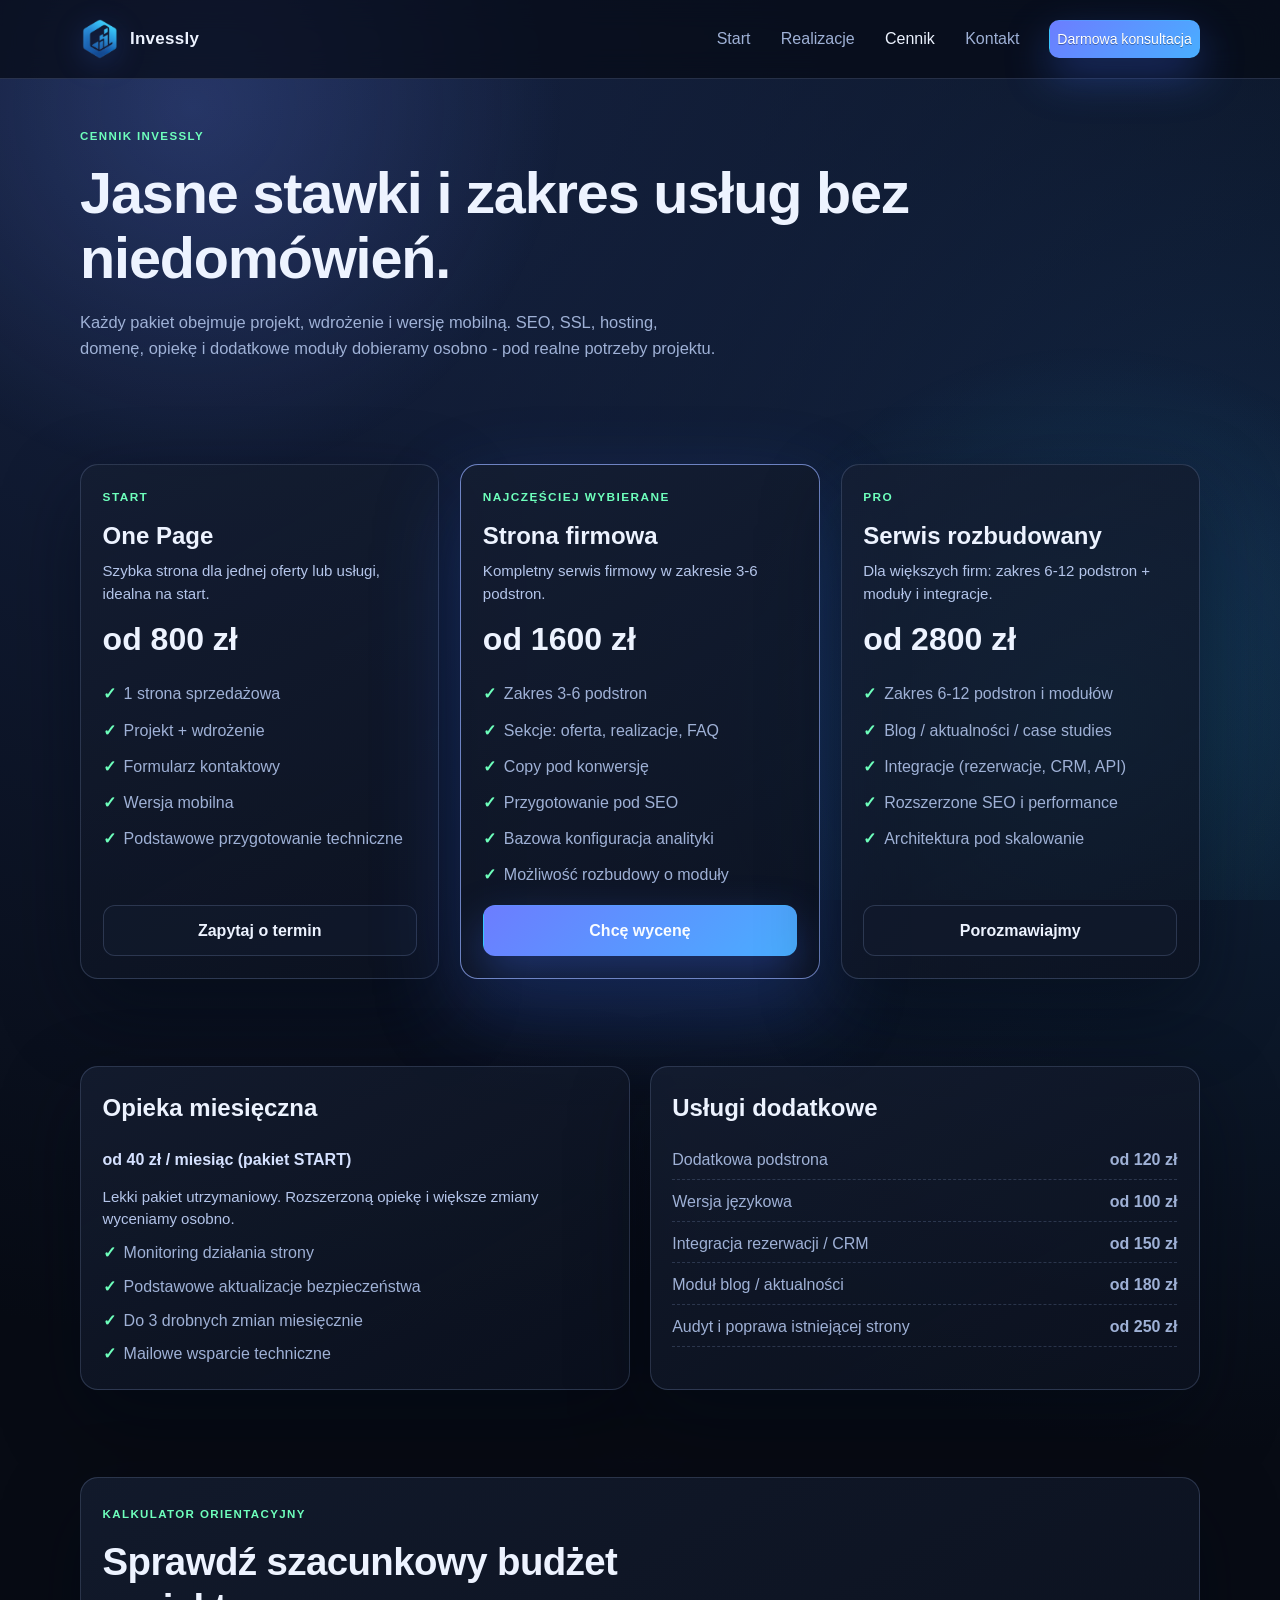
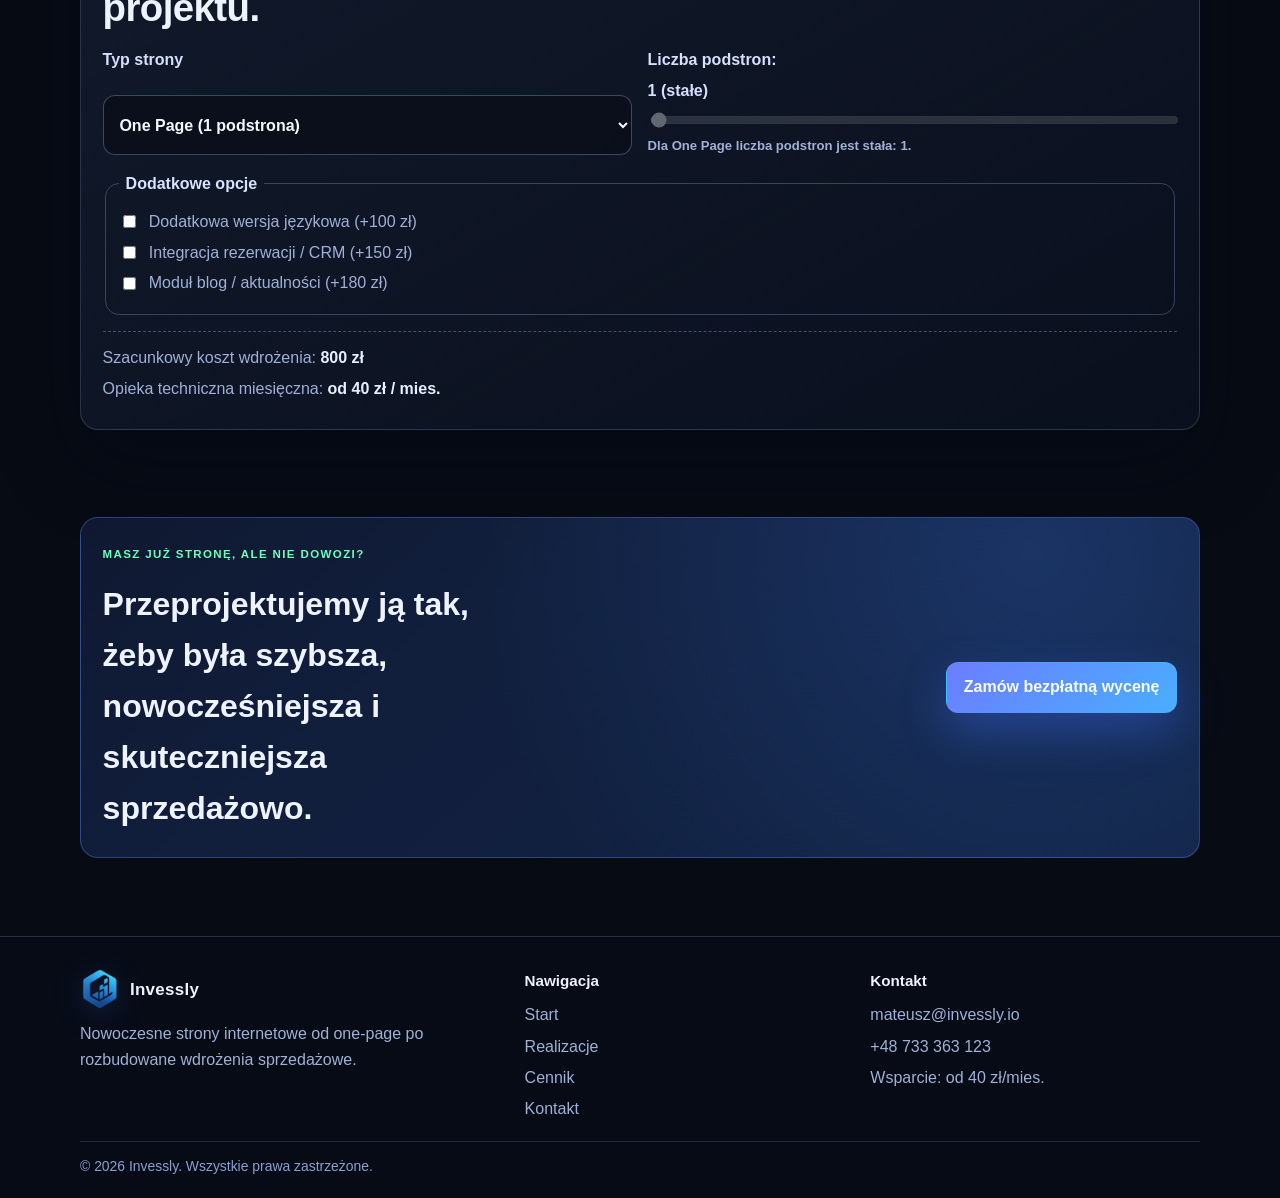
==== cennik.html @ b018b6e8 "Add files via upload" ====
<!doctype html>
<html lang="pl">
<head>
  <meta charset="utf-8">
  <meta name="viewport" content="width=device-width, initial-scale=1">
  <meta name="description" content="Cennik Invessly: strony internetowe od 800 zł, wsparcie od 40 zł/mies. Pakiety od one-page po rozbudowane serwisy.">
  <title>Cennik | Invessly</title>
  <link rel="stylesheet" href="assets/css/styles.css">
  <script src="assets/js/main.js" defer></script>
</head>
<body data-page="cennik">
  <div class="bg-glow" aria-hidden="true"></div>

  <header class="site-header">
    <div class="container header-inner">
      <a class="brand" href="index.html" aria-label="Invessly - strona główna">
        <img class="brand-logo" src="assets/images/invessly-logo.png" alt="Invessly logo">
        <span class="brand-text">Invessly</span>
      </a>

      <button class="menu-toggle" type="button" aria-expanded="false" aria-controls="main-nav">
        <span></span><span></span><span></span>
      </button>

      <nav id="main-nav" class="main-nav">
        <a href="index.html" data-nav>Start</a>
        <a href="realizacje.html" data-nav>Realizacje</a>
        <a href="cennik.html" data-nav>Cennik</a>
        <a href="kontakt.html" data-nav>Kontakt</a>
        <a class="btn btn-sm btn-primary nav-cta" href="kontakt.html">Darmowa konsultacja</a>
      </nav>
    </div>
  </header>

  <main>
    <section class="page-hero section-space">
      <div class="container" data-reveal>
        <p class="eyebrow">Cennik Invessly</p>
        <h1>Jasne stawki i zakres usług bez niedomówień.</h1>
        <p class="lead">
          Każdy pakiet obejmuje projekt, wdrożenie i wersję mobilną.
          SEO, SSL, hosting, domenę, opiekę i dodatkowe moduły dobieramy osobno - pod realne potrzeby projektu.
        </p>
      </div>
    </section>

    <section class="section-space">
      <div class="container cards-3 pricing-cards">
        <article class="card pricing-card" data-reveal>
          <p class="price-badge">START</p>
          <h2>One Page</h2>
          <p class="plan-desc">Szybka strona dla jednej oferty lub usługi, idealna na start.</p>
          <p class="price">od 800 zł</p>
          <ul class="check-list">
            <li>1 strona sprzedażowa</li>
            <li>Projekt + wdrożenie</li>
            <li>Formularz kontaktowy</li>
            <li>Wersja mobilna</li>
            <li>Podstawowe przygotowanie techniczne</li>
          </ul>
          <a class="btn btn-ghost btn-full" href="kontakt.html">Zapytaj o termin</a>
        </article>

        <article class="card pricing-card featured" data-reveal>
          <p class="price-badge">NAJCZĘŚCIEJ WYBIERANE</p>
          <h2>Strona firmowa</h2>
          <p class="plan-desc">Kompletny serwis firmowy w zakresie 3-6 podstron.</p>
          <p class="price">od 1600 zł</p>
          <ul class="check-list">
            <li>Zakres 3-6 podstron</li>
            <li>Sekcje: oferta, realizacje, FAQ</li>
            <li>Copy pod konwersję</li>
            <li>Przygotowanie pod SEO</li>
            <li>Bazowa konfiguracja analityki</li>
            <li>Możliwość rozbudowy o moduły</li>
          </ul>
          <a class="btn btn-primary btn-full" href="kontakt.html">Chcę wycenę</a>
        </article>

        <article class="card pricing-card" data-reveal>
          <p class="price-badge">PRO</p>
          <h2>Serwis rozbudowany</h2>
          <p class="plan-desc">Dla większych firm: zakres 6-12 podstron + moduły i integracje.</p>
          <p class="price">od 2800 zł</p>
          <ul class="check-list">
            <li>Zakres 6-12 podstron i modułów</li>
            <li>Blog / aktualności / case studies</li>
            <li>Integracje (rezerwacje, CRM, API)</li>
            <li>Rozszerzone SEO i performance</li>
            <li>Architektura pod skalowanie</li>
          </ul>
          <a class="btn btn-ghost btn-full" href="kontakt.html">Porozmawiajmy</a>
        </article>
      </div>
    </section>

    <section class="section-space">
      <div class="container two-col">
        <article class="card card-soft" data-reveal>
          <h2>Opieka miesięczna</h2>
          <p class="price-inline"><strong>od 40 zł / miesiąc (pakiet START)</strong></p>
          <p class="plan-desc">Lekki pakiet utrzymaniowy. Rozszerzoną opiekę i większe zmiany wyceniamy osobno.</p>
          <ul class="check-list">
            <li>Monitoring działania strony</li>
            <li>Podstawowe aktualizacje bezpieczeństwa</li>
            <li>Do 3 drobnych zmian miesięcznie</li>
            <li>Mailowe wsparcie techniczne</li>
          </ul>
        </article>

        <article class="card card-soft" data-reveal>
          <h2>Usługi dodatkowe</h2>
          <ul class="list-plain">
            <li><span>Dodatkowa podstrona</span><strong>od 120 zł</strong></li>
            <li><span>Wersja językowa</span><strong>od 100 zł</strong></li>
            <li><span>Integracja rezerwacji / CRM</span><strong>od 150 zł</strong></li>
            <li><span>Moduł blog / aktualności</span><strong>od 180 zł</strong></li>
            <li><span>Audyt i poprawa istniejącej strony</span><strong>od 250 zł</strong></li>
          </ul>
        </article>
      </div>
    </section>

    <section class="section-space">
      <div class="container">
        <article class="card card-soft estimator" data-reveal>
          <div class="section-head">
            <p class="eyebrow">Kalkulator orientacyjny</p>
            <h2>Sprawdź szacunkowy budżet projektu.</h2>
          </div>

          <form id="pricing-calculator">
            <div class="form-grid">
              <label>
                Typ strony
                <select name="siteType" id="siteType">
                  <option value="800" data-plan="onepage">One Page (1 podstrona)</option>
                  <option value="1600" data-plan="firmowa">Strona firmowa (3-6 podstron)</option>
                  <option value="2800" data-plan="rozbudowany">Serwis rozbudowany (6-12 podstron)</option>
                </select>
              </label>

              <label id="pagesField" class="pages-field">
                Liczba podstron: <span id="pagesValue">1</span>
                <input type="range" id="pagesRange" min="1" max="12" value="1" step="1">
                <small id="pagesHint" class="field-hint">Dla One Page liczba podstron jest stała: 1.</small>
              </label>
            </div>

            <fieldset>
              <legend>Dodatkowe opcje</legend>
              <label class="option-line"><input type="checkbox" data-extra-cost="100"> Dodatkowa wersja językowa (+100 zł)</label>
              <label class="option-line"><input type="checkbox" data-extra-cost="150"> Integracja rezerwacji / CRM (+150 zł)</label>
              <label class="option-line"><input type="checkbox" data-extra-cost="180"> Moduł blog / aktualności (+180 zł)</label>
            </fieldset>

            <div class="estimate-output">
              <p>Szacunkowy koszt wdrożenia: <strong id="estimateSetup">0 zł</strong></p>
              <p>Opieka techniczna miesięczna: <strong id="estimateMonthly">od 40 zł / mies.</strong></p>
            </div>
          </form>
        </article>
      </div>
    </section>

    <section class="cta-strip section-space">
      <div class="container cta-strip-inner" data-reveal>
        <div>
          <p class="eyebrow">Masz już stronę, ale nie dowozi?</p>
          <h2>Przeprojektujemy ją tak, żeby była szybsza, nowocześniejsza i skuteczniejsza sprzedażowo.</h2>
        </div>
        <a class="btn btn-primary" href="kontakt.html">Zamów bezpłatną wycenę</a>
      </div>
    </section>
  </main>

  <footer class="site-footer">
    <div class="container footer-grid">
      <div>
        <a class="brand brand-footer" href="index.html">
          <img class="brand-logo" src="assets/images/invessly-logo.png" alt="Invessly logo">
          <span class="brand-text">Invessly</span>
        </a>
        <p>Nowoczesne strony internetowe od one-page po rozbudowane wdrożenia sprzedażowe.</p>
      </div>
      <div>
        <h3>Nawigacja</h3>
        <ul>
          <li><a href="index.html">Start</a></li>
          <li><a href="realizacje.html">Realizacje</a></li>
          <li><a href="cennik.html">Cennik</a></li>
          <li><a href="kontakt.html">Kontakt</a></li>
        </ul>
      </div>
      <div>
        <h3>Kontakt</h3>
        <ul>
          <li><a href="mailto:mateusz@invessly.io">mateusz@invessly.io</a></li>
          <li><a href="tel:+48733363123">+48 733 363 123</a></li>
          <li>Wsparcie: od 40 zł/mies.</li>
        </ul>
      </div>
    </div>
    <div class="container footer-bottom">
      <p>&copy; <span data-year></span> Invessly. Wszystkie prawa zastrzeżone.</p>
    </div>
  </footer>
</body>
</html>
---- assets/css/styles.css ----
:root {
  --bg: #070b14;
  --bg-soft: #0e1424;
  --surface: rgba(14, 20, 36, 0.76);
  --surface-strong: #111a2d;
  --text: #edf3ff;
  --text-soft: #9fb1d6;
  --line: rgba(145, 169, 220, 0.22);
  --primary: #6c7dff;
  --primary-2: #31d0ff;
  --ok: #6effbc;
  --shadow: 0 30px 80px rgba(2, 8, 20, 0.45);
  --radius: 18px;
}

*,
*::before,
*::after {
  box-sizing: border-box;
}

html {
  scroll-behavior: smooth;
}

body {
  margin: 0;
  color: var(--text);
  background: radial-gradient(circle at 20% 0%, #162445 0%, transparent 45%),
              radial-gradient(circle at 95% 20%, #10243f 0%, transparent 35%),
              var(--bg);
  font-family: "Inter", "Segoe UI", "Roboto", "Helvetica Neue", Arial, sans-serif;
  line-height: 1.6;
}

.bg-glow {
  position: fixed;
  inset: 0;
  pointer-events: none;
  background:
    radial-gradient(620px circle at 15% 12%, rgba(110, 136, 255, 0.2), transparent 60%),
    radial-gradient(580px circle at 85% 80%, rgba(49, 208, 255, 0.14), transparent 65%);
  z-index: -1;
}

a {
  color: inherit;
  text-decoration: none;
}

p,
ul,
ol,
h1,
h2,
h3 {
  margin-top: 0;
}

ul {
  margin-bottom: 0;
  padding-left: 1.2rem;
}

.container {
  width: min(1120px, 92vw);
  margin: 0 auto;
}

.section-space {
  padding: 2.7rem 0;
}

.site-header {
  position: sticky;
  top: 0;
  z-index: 60;
  backdrop-filter: blur(14px);
  background: rgba(6, 11, 22, 0.72);
  border-bottom: 1px solid var(--line);
}

.header-inner {
  min-height: 78px;
  display: flex;
  align-items: center;
  justify-content: space-between;
  gap: 1.5rem;
}

.brand {
  display: inline-flex;
  align-items: center;
  gap: 0.62rem;
  font-weight: 700;
  letter-spacing: 0.02em;
}

.brand-logo {
  width: 40px;
  height: 40px;
  border-radius: 0;
  object-fit: contain;
  object-position: center center;
  display: block;
  background: transparent;
  box-shadow: none;
  filter: drop-shadow(0 6px 14px rgba(69, 117, 255, 0.28));
}

.brand-mark {
  display: inline-grid;
  place-items: center;
  width: 38px;
  height: 38px;
  border-radius: 10px;
  font-size: 0.75rem;
  color: #fff;
  background: linear-gradient(135deg, var(--primary) 0%, var(--primary-2) 100%);
  box-shadow: 0 10px 24px rgba(69, 117, 255, 0.35);
}

.brand-text {
  font-size: 1.06rem;
}

.main-nav {
  display: flex;
  align-items: center;
  gap: 1rem;
}

.main-nav > a {
  color: var(--text-soft);
  font-weight: 500;
  padding: 0.32rem 0.45rem;
  transition: 0.2s ease;
}

.main-nav > a:hover,
.main-nav > a.is-active {
  color: var(--text);
}

.nav-cta {
  margin-left: 0.4rem;
  color: #fff !important;
  font-weight: 800;
  -webkit-text-fill-color: #fff;
}

.main-nav > a.btn-primary,
.main-nav > a.btn-primary:hover,
.main-nav > a.btn-primary.is-active {
  color: #fff;
  text-shadow: 0 1px 0 rgba(3, 9, 18, 0.35);
}

.menu-toggle {
  display: none;
  width: 46px;
  height: 42px;
  border: 1px solid var(--line);
  border-radius: 12px;
  background: rgba(19, 27, 45, 0.7);
  padding: 0.4rem;
  cursor: pointer;
}

.menu-toggle span {
  display: block;
  height: 2px;
  border-radius: 2px;
  background: var(--text);
  margin: 6px 4px;
}

.eyebrow {
  margin-bottom: 0.95rem;
  display: inline-flex;
  gap: 0.45rem;
  align-items: center;
  color: var(--ok);
  text-transform: uppercase;
  letter-spacing: 0.12em;
  font-size: 0.72rem;
  font-weight: 700;
}

.hero h1,
.page-hero h1 {
  margin-bottom: 1.1rem;
  font-size: clamp(2rem, 4.6vw, 3.6rem);
  line-height: 1.13;
  letter-spacing: -0.02em;
}

.lead {
  color: var(--text-soft);
  max-width: 70ch;
  font-size: 1.03rem;
}

.hero-grid {
  display: grid;
  grid-template-columns: 1.22fr 0.92fr;
  align-items: start;
  gap: 1.6rem;
}

.hero.section-space {
  padding-top: clamp(5.2rem, 12vh, 8rem);
  padding-bottom: clamp(5.2rem, 13vh, 8.4rem);
}

.hero-stack {
  display: grid;
  gap: 1.1rem;
  min-height: clamp(520px, 72vh, 720px);
  align-content: center;
}

.hero-copy-centered {
  max-width: 980px;
  margin: 0 auto;
  text-align: center;
}

.hero-copy-centered .eyebrow {
  justify-content: center;
}

.hero-copy-centered .lead {
  margin: 0 auto;
}

.hero-copy-centered .hero-actions {
  justify-content: center;
}

.hero-copy-centered .hero-trust {
  justify-items: center;
  text-align: center;
}

.hero-panel {
  max-width: 980px;
  margin: 0 auto;
  width: 100%;
}

.card-flat {
  padding: 1.1rem 1.25rem;
}

.hero-panel.card-flat .check-list {
  grid-template-columns: repeat(2, minmax(0, 1fr));
  column-gap: 1rem;
  row-gap: 0.5rem;
}

.hero-panel.card-flat .text-link {
  margin-top: 0.9rem;
}

.hero-actions {
  margin-top: 1.7rem;
  display: flex;
  flex-wrap: wrap;
  gap: 0.8rem;
}

.hero-actions-secondary {
  margin-top: 0.75rem;
}

.hero-trust {
  margin: 1.45rem 0 0;
  list-style: none;
  padding: 0;
  display: grid;
  gap: 0.32rem;
  color: var(--text-soft);
}

.hero-trust li::before {
  content: "•";
  color: var(--ok);
  margin-right: 0.45rem;
}

.card {
  position: relative;
  overflow: hidden;
  background: linear-gradient(150deg, rgba(21, 30, 50, 0.78), rgba(12, 18, 32, 0.74));
  border: 1px solid var(--line);
  border-radius: var(--radius);
  padding: 1.4rem 1.35rem;
  box-shadow: var(--shadow);
  transform: translateZ(0);
  transition: transform 0.5s cubic-bezier(0.22, 1, 0.36, 1), border-color 0.45s ease, box-shadow 0.5s ease;
}

.card::before {
  content: "";
  position: absolute;
  inset: -1px;
  border-radius: inherit;
  border: 1px solid rgba(156, 178, 230, 0.12);
  pointer-events: none;
  transition: border-color 0.4s ease;
}

.card::after {
  content: "";
  position: absolute;
  inset: -120%;
  background:
    radial-gradient(circle at var(--mx, 50%) var(--my, 50%), rgba(113, 154, 255, 0.22) 0%, transparent 34%),
    linear-gradient(120deg, transparent 32%, rgba(120, 162, 255, 0.22) 48%, transparent 64%);
  opacity: 0;
  pointer-events: none;
  transition: opacity 0.45s ease, transform 0.6s ease;
  transform: translate3d(-14%, -8%, 0);
}

.card:hover {
  transform: translateY(-9px) scale(1.012);
  border-color: rgba(156, 181, 243, 0.42);
  box-shadow: 0 40px 92px rgba(4, 13, 35, 0.62);
}

.card:hover::before {
  border-color: rgba(156, 181, 243, 0.38);
}

.card:hover::after {
  opacity: 1;
  transform: translate3d(0, 0, 0);
}

.card > * {
  position: relative;
  z-index: 1;
}

.card-soft {
  transition: transform 0.26s ease, border-color 0.24s ease, box-shadow 0.26s ease;
}

.card-soft::after {
  opacity: 0;
  transform: none;
  transition: none;
}

.card-soft:hover::after {
  opacity: 0;
  transform: none;
}

.card-soft:hover {
  transform: translateY(-3px);
  border-color: rgba(156, 181, 243, 0.26);
  box-shadow: 0 16px 34px rgba(4, 13, 35, 0.42);
}

.hero-panel h2 {
  font-size: 1.18rem;
}

.check-list {
  list-style: none;
  padding: 0;
  display: grid;
  gap: 0.52rem;
}

.check-list li {
  color: var(--text-soft);
}

.check-list li::before {
  content: "✓";
  color: var(--ok);
  margin-right: 0.5rem;
  font-weight: 700;
}

.text-link {
  display: inline-flex;
  margin-top: 1.1rem;
  color: #b4c4ff;
  font-weight: 600;
}

.text-link:hover {
  color: #d1dbff;
}

.btn {
  display: inline-flex;
  justify-content: center;
  align-items: center;
  min-height: 44px;
  border-radius: 12px;
  padding: 0.72rem 1.06rem;
  font-weight: 700;
  transition: transform 0.2s ease, box-shadow 0.2s ease, border-color 0.2s ease;
}

.btn:hover {
  transform: translateY(-1px);
}

.btn-primary {
  color: #f9fcff;
  border: 1px solid transparent;
  background: linear-gradient(135deg, var(--primary), var(--primary-2));
  background-size: 170% 170%;
  box-shadow: 0 18px 44px rgba(62, 111, 252, 0.35);
  animation: ctaGradientShift 6s ease infinite;
}

.btn-primary:hover {
  box-shadow: 0 24px 52px rgba(62, 111, 252, 0.42);
}

.btn-ghost {
  border: 1px solid var(--line);
  background: rgba(18, 27, 45, 0.7);
  color: var(--text);
}

.btn-ghost:hover {
  border-color: rgba(176, 196, 240, 0.6);
}

.btn-sm {
  min-height: 38px;
  padding: 0.5rem 0.75rem;
  border-radius: 10px;
  font-size: 0.88rem;
}

.btn-full {
  width: 100%;
}

.section-head {
  margin-bottom: 1.5rem;
  max-width: 74ch;
}

.section-head h2 {
  margin-bottom: 0;
  font-size: clamp(1.6rem, 3.2vw, 2.4rem);
  line-height: 1.2;
  letter-spacing: -0.015em;
}

.stats-grid,
.cards-3 {
  display: grid;
  grid-template-columns: repeat(3, minmax(0, 1fr));
  gap: 1.15rem;
}

.stat-card h3 {
  margin-bottom: 0.42rem;
  font-size: 1.08rem;
}

.stat-card p {
  color: var(--text-soft);
  margin: 0;
}

.stat-value {
  font-size: 1.94rem;
  font-weight: 800;
  color: #d6e1ff;
  margin-bottom: 0.4rem;
}

.sources {
  margin-top: 1rem;
}

.sources ul {
  margin: 0;
  display: grid;
  gap: 0.3rem;
}

.sources a {
  color: #bed2ff;
}

.sources a:hover {
  color: #e2ebff;
}

.timeline {
  display: grid;
  grid-template-columns: minmax(0, 1fr) auto minmax(0, 1fr) auto minmax(0, 1fr) auto minmax(0, 1fr);
  gap: 0.72rem;
  align-items: stretch;
}

.timeline-item span {
  display: inline-grid;
  place-items: center;
  width: 42px;
  height: 42px;
  border-radius: 12px;
  font-weight: 800;
  margin-bottom: 0.72rem;
  background: rgba(108, 125, 255, 0.24);
  color: #dae3ff;
}

.timeline-item p {
  color: var(--text-soft);
  margin-bottom: 0;
}

.timeline-arrow {
  align-self: center;
  justify-self: center;
  color: #92a8dc;
  font-size: 1.2rem;
  font-weight: 800;
  text-shadow: 0 0 16px rgba(109, 145, 239, 0.45);
}

.chips {
  display: flex;
  flex-wrap: wrap;
  gap: 0.62rem;
}

.chips span {
  border: 1px solid var(--line);
  border-radius: 999px;
  padding: 0.45rem 0.88rem;
  color: var(--text-soft);
  background: rgba(19, 28, 46, 0.72);
  transition: transform 0.25s ease, border-color 0.25s ease, color 0.25s ease;
}

.chips span:hover {
  transform: translateY(-2px);
  border-color: rgba(148, 173, 255, 0.56);
  color: #dce7ff;
}

.cta-strip-inner {
  border: 1px solid rgba(103, 134, 255, 0.35);
  background:
    radial-gradient(circle at 85% 10%, rgba(65, 131, 255, 0.2), transparent 55%),
    linear-gradient(140deg, #0f1830 0%, #111f3d 35%, #10213f 100%);
  border-radius: var(--radius);
  padding: 1.4rem 1.35rem;
  display: flex;
  justify-content: space-between;
  align-items: center;
  gap: 1rem;
}

.cta-strip h2 {
  margin: 0;
  font-size: clamp(1.38rem, 2.8vw, 2rem);
  max-width: 24ch;
}

.portfolio-filter {
  display: flex;
  flex-wrap: wrap;
  gap: 0.58rem;
  margin-bottom: 1rem;
}


.chip-btn {
  border: 1px solid var(--line);
  border-radius: 999px;
  background: rgba(20, 29, 49, 0.75);
  color: var(--text-soft);
  padding: 0.45rem 0.85rem;
  cursor: pointer;
  transition: transform 0.25s ease, border-color 0.25s ease, background 0.25s ease, color 0.25s ease;
}

.chip-btn:hover,
.chip-btn.is-active {
  color: #fff;
  border-color: rgba(148, 173, 255, 0.56);
  background: rgba(39, 58, 96, 0.9);
  transform: translateY(-2px);
}

.portfolio-grid {
  display: grid;
  grid-template-columns: repeat(3, minmax(0, 1fr));
  gap: 1.15rem;
}

.project-card.is-hidden {
  display: none;
}

.project-card {
  padding: 0;
  display: flex;
  flex-direction: column;
  cursor: pointer;
}

.project-card:focus-visible {
  outline: 2px solid rgba(123, 170, 255, 0.9);
  outline-offset: 2px;
}

.project-media {
  position: relative;
  display: block;
  height: 210px;
  overflow: hidden;
  border-bottom: 1px solid rgba(153, 179, 235, 0.24);
  background: linear-gradient(180deg, #1d2433 0%, #0a1020 100%);
}

.project-media::after {
  content: "";
  position: absolute;
  inset: 0;
  background: linear-gradient(to top, rgba(7, 13, 25, 0.75) 0%, rgba(7, 13, 25, 0.2) 45%, transparent 100%);
}

.project-media img {
  width: 100%;
  height: 100%;
  object-fit: cover;
  object-position: top center;
  transition: transform 0.55s ease, filter 0.35s ease;
}

.project-card:hover .project-media img {
  transform: scale(1.03);
  filter: saturate(1.1);
}

.project-badge {
  position: absolute;
  z-index: 2;
  top: 0.8rem;
  border-radius: 999px;
  border: 1px solid rgba(177, 201, 250, 0.44);
  background: rgba(8, 14, 25, 0.62);
  color: #e6efff;
  font-size: 0.72rem;
  font-weight: 700;
  line-height: 1;
  padding: 0.38rem 0.65rem;
  letter-spacing: 0.04em;
}

.project-badge.left {
  left: 0.8rem;
}

.project-badge.right {
  right: 0.8rem;
}


.project-content {
  padding: 1.15rem 1.2rem 1.2rem;
  display: flex;
  flex-direction: column;
  gap: 0.55rem;
  flex: 1;
}

.project-card h2 {
  margin-bottom: 0.2rem;
  font-size: 1.23rem;
  line-height: 1.25;
}

.project-card p {
  color: var(--text-soft);
  margin-bottom: 0;
}

.project-tag {
  margin-bottom: 0;
  color: var(--ok);
  font-size: 0.74rem;
  letter-spacing: 0.1em;
  text-transform: uppercase;
  font-weight: 700;
}

.mini-list {
  margin: 0;
  color: var(--text-soft);
}

.project-content .text-link {
  margin-top: auto;
}

.pricing-card {
  position: relative;
  display: flex;
  flex-direction: column;
  min-height: 100%;
}

.pricing-cards {
  align-items: stretch;
  gap: 1.3rem;
}

.plan-desc {
  color: #b4c5ea;
  margin-bottom: 0.55rem;
  font-size: 0.94rem;
  line-height: 1.5;
}

.pricing-card h2 {
  margin-bottom: 0.32rem;
}

.price-badge {
  margin-bottom: 0.65rem;
  color: var(--ok);
  font-size: 0.74rem;
  letter-spacing: 0.12em;
  text-transform: uppercase;
  font-weight: 700;
}

.price {
  font-size: 2rem;
  font-weight: 800;
  margin-bottom: 1rem;
}

.pricing-card .check-list {
  gap: 0.66rem;
  margin-bottom: 1.1rem;
}

.pricing-card .btn {
  margin-top: auto;
}

.pricing-card.featured {
  border-color: rgba(148, 173, 255, 0.72);
  box-shadow: 0 34px 88px rgba(45, 95, 220, 0.28);
}

.two-col {
  display: grid;
  grid-template-columns: repeat(2, minmax(0, 1fr));
  gap: 1.2rem;
}

.price-inline {
  margin-bottom: 0.8rem;
  color: #d5e1ff;
}

.list-plain {
  list-style: none;
  padding: 0;
  margin: 0;
  display: grid;
  gap: 0.56rem;
}

.list-plain li {
  display: flex;
  justify-content: space-between;
  gap: 0.7rem;
  color: var(--text-soft);
  border-bottom: 1px dashed rgba(158, 183, 237, 0.2);
  padding-bottom: 0.38rem;
}

.estimator .section-head {
  margin-bottom: 1rem;
}

form label {
  display: grid;
  gap: 0.35rem;
  font-weight: 600;
  color: #d5e0ff;
}

.field-hint {
  color: var(--text-soft);
  font-size: 0.82rem;
  line-height: 1.35;
}

.pages-field.is-locked input[type="range"] {
  opacity: 0.45;
  cursor: not-allowed;
}

input,
select,
textarea {
  width: 100%;
  border: 1px solid rgba(155, 176, 225, 0.35);
  border-radius: 12px;
  background: rgba(10, 15, 27, 0.84);
  color: #f3f7ff;
  padding: 0.66rem 0.74rem;
  font: inherit;
}

input:focus,
select:focus,
textarea:focus {
  outline: none;
  border-color: rgba(130, 170, 255, 0.85);
  box-shadow: 0 0 0 3px rgba(102, 151, 255, 0.2);
}

input[type="range"] {
  padding: 0;
}

fieldset {
  margin-top: 1rem;
  border: 1px solid rgba(155, 176, 225, 0.3);
  border-radius: 14px;
  padding: 0.8rem 0.85rem;
}

legend {
  padding: 0 0.4rem;
  color: #d9e3ff;
  font-weight: 600;
}

.option-line {
  display: flex;
  align-items: center;
  gap: 0.6rem;
  margin-bottom: 0.32rem;
  color: var(--text-soft);
  font-weight: 500;
}

.option-line input {
  width: auto;
}

.estimate-output {
  margin-top: 1rem;
  border-top: 1px dashed rgba(169, 189, 236, 0.35);
  padding-top: 0.8rem;
}

.estimate-output p {
  margin-bottom: 0.34rem;
  color: var(--text-soft);
}

.estimate-output strong {
  color: #e6efff;
}

.contact-grid {
  display: grid;
  grid-template-columns: minmax(280px, 0.9fr) minmax(360px, 1.1fr);
  gap: 1.2rem;
  align-items: start;
}

.contact-list {
  list-style: none;
  padding: 0;
  margin: 0 0 1rem;
  display: grid;
  gap: 0.75rem;
}

.contact-list li {
  display: grid;
  gap: 0.25rem;
  padding-bottom: 0.6rem;
  border-bottom: 1px dashed rgba(158, 184, 235, 0.2);
}

.contact-list span {
  color: var(--text-soft);
  font-size: 0.9rem;
}

.inline-actions {
  display: flex;
  flex-wrap: wrap;
  gap: 0.65rem;
}

.form-grid {
  display: grid;
  grid-template-columns: repeat(2, minmax(0, 1fr));
  gap: 0.95rem;
}

#contact-form {
  display: grid;
  gap: 0.9rem;
}

#contact-form input,
#contact-form select {
  min-height: 47px;
}

#contact-form textarea {
  min-height: 145px;
  resize: vertical;
}

#contact-form .btn {
  width: 100%;
  min-height: 50px;
  font-size: 0.98rem;
}

#contact-form .form-note {
  margin-top: -0.1rem;
}

.form-note {
  margin-top: 0.7rem;
  color: var(--text-soft);
  font-size: 0.88rem;
}

.steps-list {
  margin-bottom: 0;
  color: var(--text-soft);
}

.site-footer {
  border-top: 1px solid var(--line);
  background: rgba(8, 12, 23, 0.75);
  margin-top: 2.2rem;
}

.footer-grid {
  padding: 2rem 0 1.2rem;
  display: grid;
  grid-template-columns: 1.3fr 1fr 1fr;
  gap: 1rem;
}

.brand-footer {
  margin-bottom: 0.75rem;
}

.footer-grid p,
.footer-grid li {
  color: var(--text-soft);
}

.footer-grid ul {
  list-style: none;
  padding: 0;
  margin: 0;
  display: grid;
  gap: 0.35rem;
}

.footer-grid h3 {
  font-size: 0.95rem;
  margin-bottom: 0.55rem;
}

.footer-bottom {
  border-top: 1px solid rgba(148, 169, 215, 0.18);
  padding: 0.8rem 0 1.3rem;
}

.footer-bottom p {
  margin: 0;
  color: #89a1cf;
  font-size: 0.87rem;
}

[data-reveal] {
  opacity: 0;
  transform: translateY(26px) scale(0.97);
  transition: opacity 0.65s cubic-bezier(0.2, 0.9, 0.2, 1), transform 0.75s cubic-bezier(0.2, 0.9, 0.2, 1);
}

[data-reveal].is-visible {
  opacity: 1;
  transform: translateY(0) scale(1);
}

@keyframes ctaGradientShift {
  0% {
    background-position: 0% 50%;
  }
  50% {
    background-position: 100% 50%;
  }
  100% {
    background-position: 0% 50%;
  }
}

@media (max-width: 1150px) {
  .pricing-cards {
    grid-template-columns: repeat(2, minmax(0, 1fr));
  }

  .pricing-cards .pricing-card:last-child {
    grid-column: 1 / -1;
  }
}

@media (max-width: 980px) {
  .menu-toggle {
    display: inline-block;
  }

  .main-nav {
    position: absolute;
    right: 4vw;
    top: calc(100% + 10px);
    width: min(340px, 92vw);
    border: 1px solid var(--line);
    border-radius: 16px;
    padding: 0.9rem;
    background: rgba(8, 12, 23, 0.98);
    box-shadow: var(--shadow);
    display: none;
    flex-direction: column;
    align-items: stretch;
    gap: 0.2rem;
  }

  .main-nav.is-open {
    display: flex;
  }

  .main-nav > a {
    padding: 0.62rem 0.5rem;
  }

  .nav-cta {
    margin: 0.45rem 0 0;
  }

  .hero-grid,
  .stats-grid,
  .cards-3,
  .two-col,
  .contact-grid,
  .footer-grid {
    grid-template-columns: 1fr;
  }

  .timeline {
    grid-template-columns: 1fr;
    gap: 0.9rem;
  }

  .timeline-arrow {
    display: none;
  }

  .portfolio-grid {
    grid-template-columns: repeat(2, minmax(0, 1fr));
  }

  .pricing-cards {
    grid-template-columns: repeat(2, minmax(0, 1fr));
  }

  .pricing-cards .pricing-card:last-child {
    grid-column: 1 / -1;
  }

  .cta-strip-inner {
    align-items: flex-start;
    flex-direction: column;
  }

  .hero-stack {
    min-height: clamp(460px, 60vh, 620px);
  }
}

@media (max-width: 720px) {
  .section-space {
    padding: 2.1rem 0;
  }

  .header-inner {
    min-height: 70px;
  }

  .hero h1,
  .page-hero h1 {
    font-size: clamp(1.75rem, 8.4vw, 2.5rem);
  }

  .form-grid {
    grid-template-columns: 1fr;
  }

  .portfolio-grid,
  .pricing-cards {
    grid-template-columns: 1fr;
  }

  .project-media {
    height: 190px;
  }

  .hero-panel.card-flat .check-list {
    grid-template-columns: 1fr;
  }

  .hero.section-space {
    padding-top: clamp(3.2rem, 8vh, 4.4rem);
    padding-bottom: clamp(3rem, 8vh, 4.2rem);
  }

  .hero-stack {
    min-height: auto;
  }

  .btn,
  .btn-sm {
    width: 100%;
  }

  .hero-actions .btn {
    width: auto;
  }
}
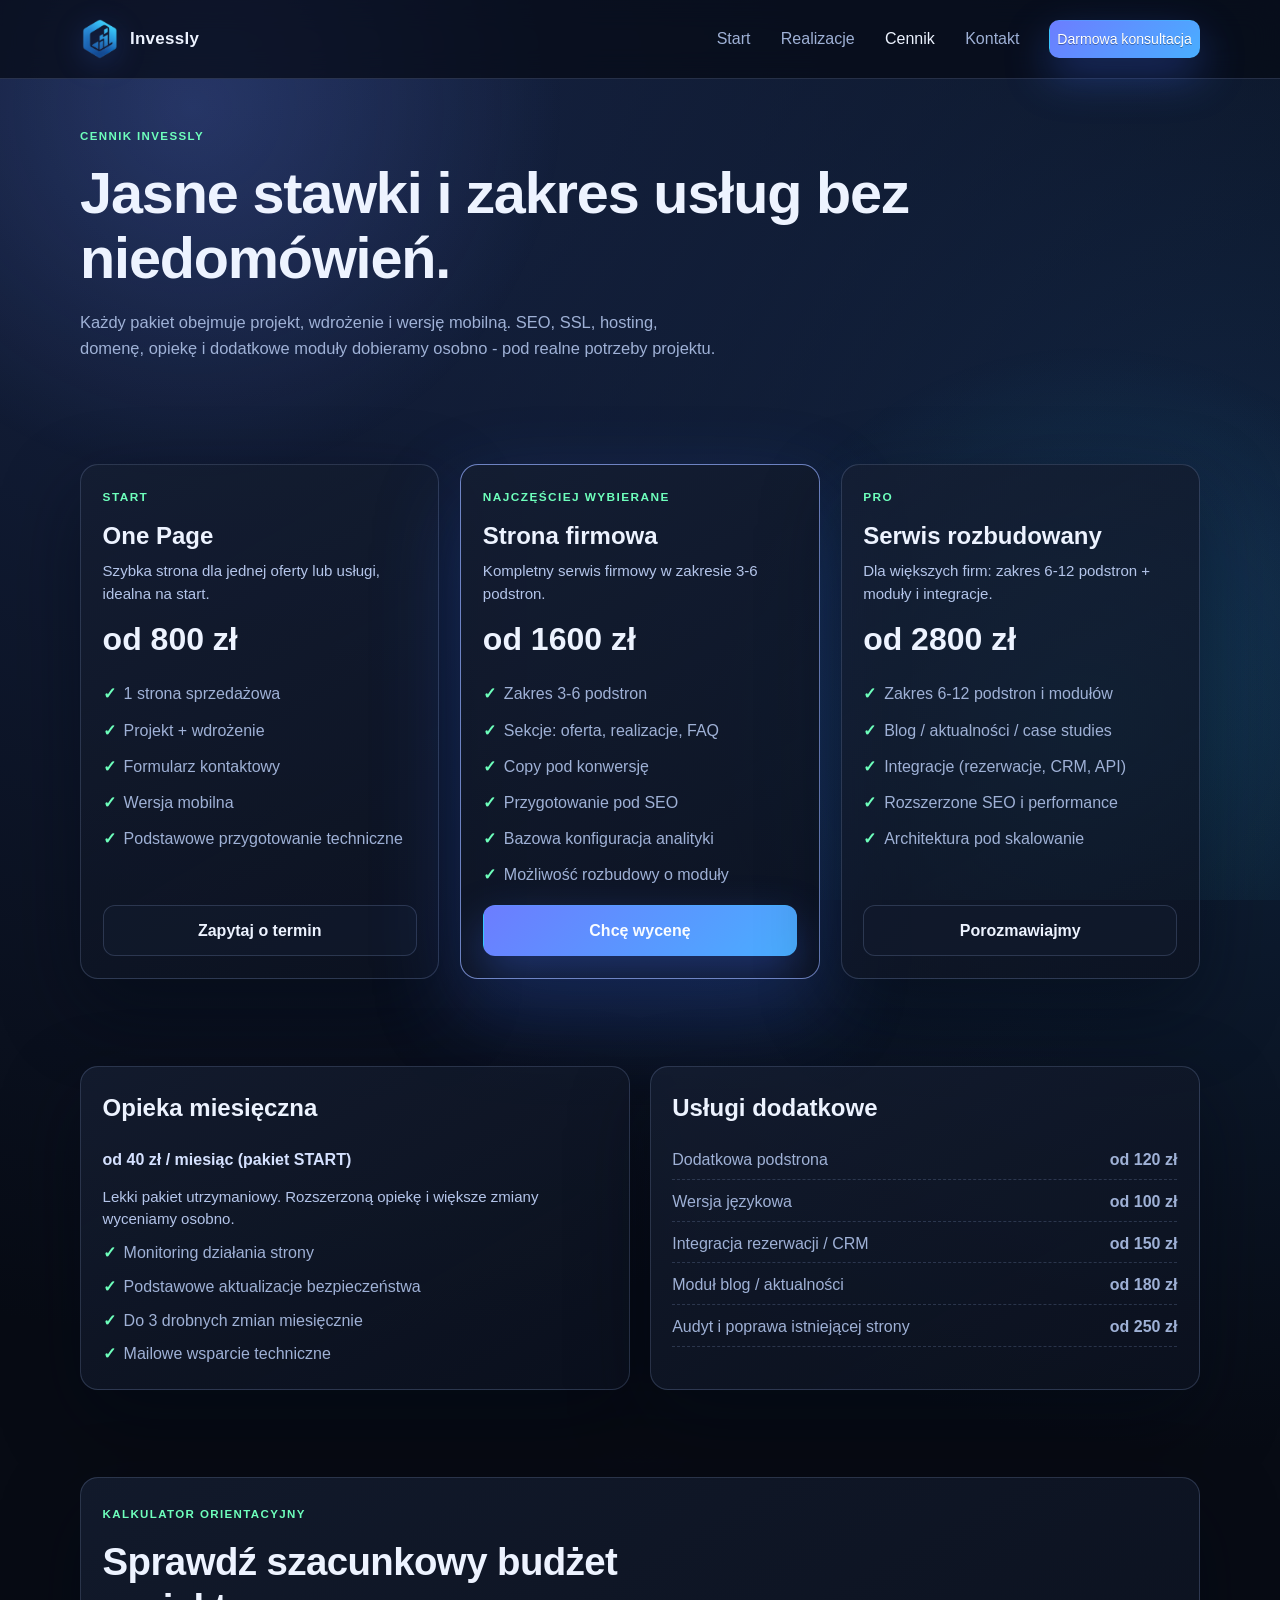
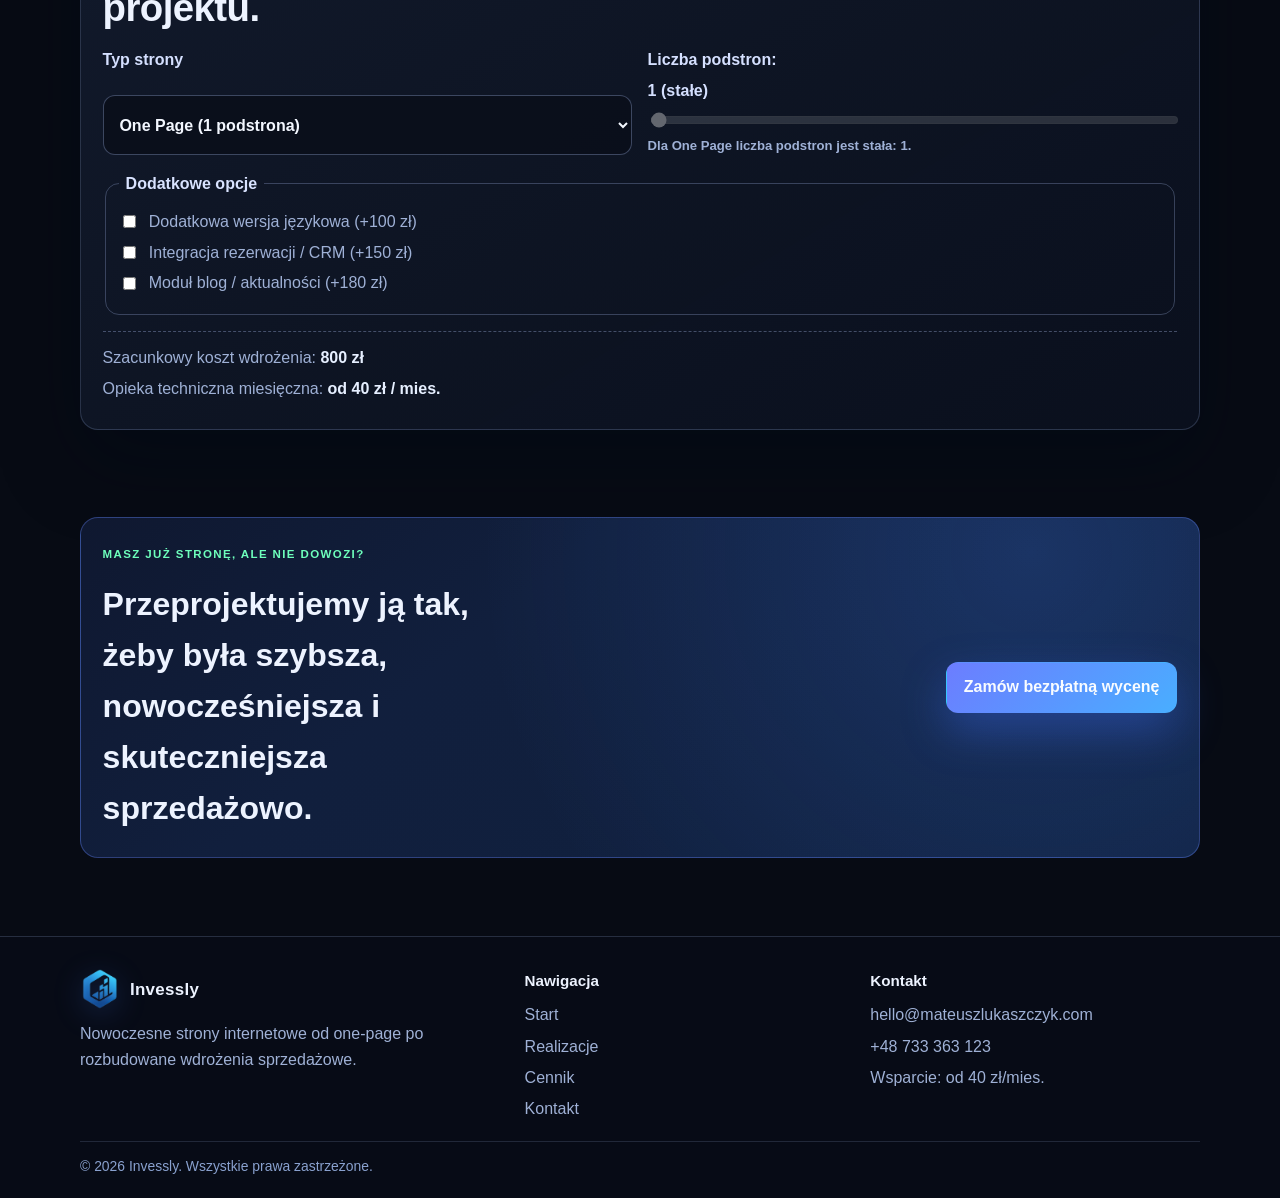
==== commit 69c8f309: "Domena invessly.io wygasła: linki, canonical, OG i kontakt na wersję z Vercela Co-Authored-By: Claud" ====
--- a/cennik.html
+++ b/cennik.html
@@ -1,209 +1,224 @@
-<!doctype html>
-<html lang="pl">
-<head>
-  <meta charset="utf-8">
-  <meta name="viewport" content="width=device-width, initial-scale=1">
-  <meta name="description" content="Cennik Invessly: strony internetowe od 800 zł, wsparcie od 40 zł/mies. Pakiety od one-page po rozbudowane serwisy.">
-  <title>Cennik | Invessly</title>
-  <link rel="stylesheet" href="assets/css/styles.css">
-  <script src="assets/js/main.js" defer></script>
-</head>
-<body data-page="cennik">
-  <div class="bg-glow" aria-hidden="true"></div>
-
-  <header class="site-header">
-    <div class="container header-inner">
-      <a class="brand" href="index.html" aria-label="Invessly - strona główna">
-        <img class="brand-logo" src="assets/images/invessly-logo.png" alt="Invessly logo">
-        <span class="brand-text">Invessly</span>
-      </a>
-
-      <button class="menu-toggle" type="button" aria-expanded="false" aria-controls="main-nav">
-        <span></span><span></span><span></span>
-      </button>
-
-      <nav id="main-nav" class="main-nav">
-        <a href="index.html" data-nav>Start</a>
-        <a href="realizacje.html" data-nav>Realizacje</a>
-        <a href="cennik.html" data-nav>Cennik</a>
-        <a href="kontakt.html" data-nav>Kontakt</a>
-        <a class="btn btn-sm btn-primary nav-cta" href="kontakt.html">Darmowa konsultacja</a>
-      </nav>
-    </div>
-  </header>
-
-  <main>
-    <section class="page-hero section-space">
-      <div class="container" data-reveal>
-        <p class="eyebrow">Cennik Invessly</p>
-        <h1>Jasne stawki i zakres usług bez niedomówień.</h1>
-        <p class="lead">
-          Każdy pakiet obejmuje projekt, wdrożenie i wersję mobilną.
-          SEO, SSL, hosting, domenę, opiekę i dodatkowe moduły dobieramy osobno - pod realne potrzeby projektu.
-        </p>
-      </div>
-    </section>
-
-    <section class="section-space">
-      <div class="container cards-3 pricing-cards">
-        <article class="card pricing-card" data-reveal>
-          <p class="price-badge">START</p>
-          <h2>One Page</h2>
-          <p class="plan-desc">Szybka strona dla jednej oferty lub usługi, idealna na start.</p>
-          <p class="price">od 800 zł</p>
-          <ul class="check-list">
-            <li>1 strona sprzedażowa</li>
-            <li>Projekt + wdrożenie</li>
-            <li>Formularz kontaktowy</li>
-            <li>Wersja mobilna</li>
-            <li>Podstawowe przygotowanie techniczne</li>
-          </ul>
-          <a class="btn btn-ghost btn-full" href="kontakt.html">Zapytaj o termin</a>
-        </article>
-
-        <article class="card pricing-card featured" data-reveal>
-          <p class="price-badge">NAJCZĘŚCIEJ WYBIERANE</p>
-          <h2>Strona firmowa</h2>
-          <p class="plan-desc">Kompletny serwis firmowy w zakresie 3-6 podstron.</p>
-          <p class="price">od 1600 zł</p>
-          <ul class="check-list">
-            <li>Zakres 3-6 podstron</li>
-            <li>Sekcje: oferta, realizacje, FAQ</li>
-            <li>Copy pod konwersję</li>
-            <li>Przygotowanie pod SEO</li>
-            <li>Bazowa konfiguracja analityki</li>
-            <li>Możliwość rozbudowy o moduły</li>
-          </ul>
-          <a class="btn btn-primary btn-full" href="kontakt.html">Chcę wycenę</a>
-        </article>
-
-        <article class="card pricing-card" data-reveal>
-          <p class="price-badge">PRO</p>
-          <h2>Serwis rozbudowany</h2>
-          <p class="plan-desc">Dla większych firm: zakres 6-12 podstron + moduły i integracje.</p>
-          <p class="price">od 2800 zł</p>
-          <ul class="check-list">
-            <li>Zakres 6-12 podstron i modułów</li>
-            <li>Blog / aktualności / case studies</li>
-            <li>Integracje (rezerwacje, CRM, API)</li>
-            <li>Rozszerzone SEO i performance</li>
-            <li>Architektura pod skalowanie</li>
-          </ul>
-          <a class="btn btn-ghost btn-full" href="kontakt.html">Porozmawiajmy</a>
-        </article>
-      </div>
-    </section>
-
-    <section class="section-space">
-      <div class="container two-col">
-        <article class="card card-soft" data-reveal>
-          <h2>Opieka miesięczna</h2>
-          <p class="price-inline"><strong>od 40 zł / miesiąc (pakiet START)</strong></p>
-          <p class="plan-desc">Lekki pakiet utrzymaniowy. Rozszerzoną opiekę i większe zmiany wyceniamy osobno.</p>
-          <ul class="check-list">
-            <li>Monitoring działania strony</li>
-            <li>Podstawowe aktualizacje bezpieczeństwa</li>
-            <li>Do 3 drobnych zmian miesięcznie</li>
-            <li>Mailowe wsparcie techniczne</li>
-          </ul>
-        </article>
-
-        <article class="card card-soft" data-reveal>
-          <h2>Usługi dodatkowe</h2>
-          <ul class="list-plain">
-            <li><span>Dodatkowa podstrona</span><strong>od 120 zł</strong></li>
-            <li><span>Wersja językowa</span><strong>od 100 zł</strong></li>
-            <li><span>Integracja rezerwacji / CRM</span><strong>od 150 zł</strong></li>
-            <li><span>Moduł blog / aktualności</span><strong>od 180 zł</strong></li>
-            <li><span>Audyt i poprawa istniejącej strony</span><strong>od 250 zł</strong></li>
-          </ul>
-        </article>
-      </div>
-    </section>
-
-    <section class="section-space">
-      <div class="container">
-        <article class="card card-soft estimator" data-reveal>
-          <div class="section-head">
-            <p class="eyebrow">Kalkulator orientacyjny</p>
-            <h2>Sprawdź szacunkowy budżet projektu.</h2>
-          </div>
-
-          <form id="pricing-calculator">
-            <div class="form-grid">
-              <label>
-                Typ strony
-                <select name="siteType" id="siteType">
-                  <option value="800" data-plan="onepage">One Page (1 podstrona)</option>
-                  <option value="1600" data-plan="firmowa">Strona firmowa (3-6 podstron)</option>
-                  <option value="2800" data-plan="rozbudowany">Serwis rozbudowany (6-12 podstron)</option>
-                </select>
-              </label>
-
-              <label id="pagesField" class="pages-field">
-                Liczba podstron: <span id="pagesValue">1</span>
-                <input type="range" id="pagesRange" min="1" max="12" value="1" step="1">
-                <small id="pagesHint" class="field-hint">Dla One Page liczba podstron jest stała: 1.</small>
-              </label>
-            </div>
-
-            <fieldset>
-              <legend>Dodatkowe opcje</legend>
-              <label class="option-line"><input type="checkbox" data-extra-cost="100"> Dodatkowa wersja językowa (+100 zł)</label>
-              <label class="option-line"><input type="checkbox" data-extra-cost="150"> Integracja rezerwacji / CRM (+150 zł)</label>
-              <label class="option-line"><input type="checkbox" data-extra-cost="180"> Moduł blog / aktualności (+180 zł)</label>
-            </fieldset>
-
-            <div class="estimate-output">
-              <p>Szacunkowy koszt wdrożenia: <strong id="estimateSetup">0 zł</strong></p>
-              <p>Opieka techniczna miesięczna: <strong id="estimateMonthly">od 40 zł / mies.</strong></p>
-            </div>
-          </form>
-        </article>
-      </div>
-    </section>
-
-    <section class="cta-strip section-space">
-      <div class="container cta-strip-inner" data-reveal>
-        <div>
-          <p class="eyebrow">Masz już stronę, ale nie dowozi?</p>
-          <h2>Przeprojektujemy ją tak, żeby była szybsza, nowocześniejsza i skuteczniejsza sprzedażowo.</h2>
-        </div>
-        <a class="btn btn-primary" href="kontakt.html">Zamów bezpłatną wycenę</a>
-      </div>
-    </section>
-  </main>
-
-  <footer class="site-footer">
-    <div class="container footer-grid">
-      <div>
-        <a class="brand brand-footer" href="index.html">
-          <img class="brand-logo" src="assets/images/invessly-logo.png" alt="Invessly logo">
-          <span class="brand-text">Invessly</span>
-        </a>
-        <p>Nowoczesne strony internetowe od one-page po rozbudowane wdrożenia sprzedażowe.</p>
-      </div>
-      <div>
-        <h3>Nawigacja</h3>
-        <ul>
-          <li><a href="index.html">Start</a></li>
-          <li><a href="realizacje.html">Realizacje</a></li>
-          <li><a href="cennik.html">Cennik</a></li>
-          <li><a href="kontakt.html">Kontakt</a></li>
-        </ul>
-      </div>
-      <div>
-        <h3>Kontakt</h3>
-        <ul>
-          <li><a href="mailto:mateusz@invessly.io">mateusz@invessly.io</a></li>
-          <li><a href="tel:+48733363123">+48 733 363 123</a></li>
-          <li>Wsparcie: od 40 zł/mies.</li>
-        </ul>
-      </div>
-    </div>
-    <div class="container footer-bottom">
-      <p>&copy; <span data-year></span> Invessly. Wszystkie prawa zastrzeżone.</p>
-    </div>
-  </footer>
-</body>
-</html>
+<!doctype html>
+<html lang="pl">
+<head>
+  <meta charset="utf-8">
+  <meta name="viewport" content="width=device-width, initial-scale=1">
+  <meta name="description" content="Cennik Invessly: strony internetowe od 800 zł, wsparcie od 40 zł/mies. Pakiety od one-page po rozbudowane serwisy.">
+  <meta property="og:locale" content="pl_PL">
+  <meta property="og:type" content="website">
+  <meta property="og:site_name" content="Invessly">
+  <meta property="og:title" content="Cennik | Invessly">
+  <meta property="og:description" content="Cennik Invessly: strony internetowe od 800 zł, wsparcie od 40 zł/mies. Pakiety od one-page po rozbudowane serwisy.">
+  <meta property="og:url" content="https://inessly.vercel.app/cennik.html">
+  <meta property="og:image" content="https://inessly.vercel.app/assets/images/social-preview.png">
+  <meta property="og:image:width" content="1200">
+  <meta property="og:image:height" content="630">
+  <meta property="og:image:alt" content="Invessly - cennik stron internetowych">
+  <meta name="twitter:card" content="summary_large_image">
+  <meta name="twitter:title" content="Cennik | Invessly">
+  <meta name="twitter:description" content="Sprawdź cennik stron internetowych i pakietów wsparcia w Invessly.">
+  <meta name="twitter:image" content="https://inessly.vercel.app/assets/images/social-preview.png">
+  <title>Cennik | Invessly</title>
+  <link rel="canonical" href="https://inessly.vercel.app/cennik.html">
+  <link rel="stylesheet" href="assets/css/styles.css">
+  <script src="assets/js/main.js" defer></script>
+</head>
+<body data-page="cennik">
+  <div class="bg-glow" aria-hidden="true"></div>
+
+  <header class="site-header">
+    <div class="container header-inner">
+      <a class="brand" href="index.html" aria-label="Invessly - strona główna">
+        <img class="brand-logo" src="assets/images/invessly-logo.png" alt="Invessly logo">
+        <span class="brand-text">Invessly</span>
+      </a>
+
+      <button class="menu-toggle" type="button" aria-expanded="false" aria-controls="main-nav">
+        <span></span><span></span><span></span>
+      </button>
+
+      <nav id="main-nav" class="main-nav">
+        <a href="index.html" data-nav>Start</a>
+        <a href="realizacje.html" data-nav>Realizacje</a>
+        <a href="cennik.html" data-nav>Cennik</a>
+        <a href="kontakt.html" data-nav>Kontakt</a>
+        <a class="btn btn-sm btn-primary nav-cta" href="kontakt.html">Darmowa konsultacja</a>
+      </nav>
+    </div>
+  </header>
+
+  <main>
+    <section class="page-hero section-space">
+      <div class="container" data-reveal>
+        <p class="eyebrow">Cennik Invessly</p>
+        <h1>Jasne stawki i zakres usług bez niedomówień.</h1>
+        <p class="lead">
+          Każdy pakiet obejmuje projekt, wdrożenie i wersję mobilną.
+          SEO, SSL, hosting, domenę, opiekę i dodatkowe moduły dobieramy osobno - pod realne potrzeby projektu.
+        </p>
+      </div>
+    </section>
+
+    <section class="section-space">
+      <div class="container cards-3 pricing-cards">
+        <article class="card pricing-card" data-reveal>
+          <p class="price-badge">START</p>
+          <h2>One Page</h2>
+          <p class="plan-desc">Szybka strona dla jednej oferty lub usługi, idealna na start.</p>
+          <p class="price">od 800 zł</p>
+          <ul class="check-list">
+            <li>1 strona sprzedażowa</li>
+            <li>Projekt + wdrożenie</li>
+            <li>Formularz kontaktowy</li>
+            <li>Wersja mobilna</li>
+            <li>Podstawowe przygotowanie techniczne</li>
+          </ul>
+          <a class="btn btn-ghost btn-full" href="kontakt.html">Zapytaj o termin</a>
+        </article>
+
+        <article class="card pricing-card featured" data-reveal>
+          <p class="price-badge">NAJCZĘŚCIEJ WYBIERANE</p>
+          <h2>Strona firmowa</h2>
+          <p class="plan-desc">Kompletny serwis firmowy w zakresie 3-6 podstron.</p>
+          <p class="price">od 1600 zł</p>
+          <ul class="check-list">
+            <li>Zakres 3-6 podstron</li>
+            <li>Sekcje: oferta, realizacje, FAQ</li>
+            <li>Copy pod konwersję</li>
+            <li>Przygotowanie pod SEO</li>
+            <li>Bazowa konfiguracja analityki</li>
+            <li>Możliwość rozbudowy o moduły</li>
+          </ul>
+          <a class="btn btn-primary btn-full" href="kontakt.html">Chcę wycenę</a>
+        </article>
+
+        <article class="card pricing-card" data-reveal>
+          <p class="price-badge">PRO</p>
+          <h2>Serwis rozbudowany</h2>
+          <p class="plan-desc">Dla większych firm: zakres 6-12 podstron + moduły i integracje.</p>
+          <p class="price">od 2800 zł</p>
+          <ul class="check-list">
+            <li>Zakres 6-12 podstron i modułów</li>
+            <li>Blog / aktualności / case studies</li>
+            <li>Integracje (rezerwacje, CRM, API)</li>
+            <li>Rozszerzone SEO i performance</li>
+            <li>Architektura pod skalowanie</li>
+          </ul>
+          <a class="btn btn-ghost btn-full" href="kontakt.html">Porozmawiajmy</a>
+        </article>
+      </div>
+    </section>
+
+    <section class="section-space">
+      <div class="container two-col">
+        <article class="card card-soft" data-reveal>
+          <h2>Opieka miesięczna</h2>
+          <p class="price-inline"><strong>od 40 zł / miesiąc (pakiet START)</strong></p>
+          <p class="plan-desc">Lekki pakiet utrzymaniowy. Rozszerzoną opiekę i większe zmiany wyceniamy osobno.</p>
+          <ul class="check-list">
+            <li>Monitoring działania strony</li>
+            <li>Podstawowe aktualizacje bezpieczeństwa</li>
+            <li>Do 3 drobnych zmian miesięcznie</li>
+            <li>Mailowe wsparcie techniczne</li>
+          </ul>
+        </article>
+
+        <article class="card card-soft" data-reveal>
+          <h2>Usługi dodatkowe</h2>
+          <ul class="list-plain">
+            <li><span>Dodatkowa podstrona</span><strong>od 120 zł</strong></li>
+            <li><span>Wersja językowa</span><strong>od 100 zł</strong></li>
+            <li><span>Integracja rezerwacji / CRM</span><strong>od 150 zł</strong></li>
+            <li><span>Moduł blog / aktualności</span><strong>od 180 zł</strong></li>
+            <li><span>Audyt i poprawa istniejącej strony</span><strong>od 250 zł</strong></li>
+          </ul>
+        </article>
+      </div>
+    </section>
+
+    <section class="section-space">
+      <div class="container">
+        <article class="card card-soft estimator" data-reveal>
+          <div class="section-head">
+            <p class="eyebrow">Kalkulator orientacyjny</p>
+            <h2>Sprawdź szacunkowy budżet projektu.</h2>
+          </div>
+
+          <form id="pricing-calculator">
+            <div class="form-grid">
+              <label>
+                Typ strony
+                <select name="siteType" id="siteType">
+                  <option value="800" data-plan="onepage">One Page (1 podstrona)</option>
+                  <option value="1600" data-plan="firmowa">Strona firmowa (3-6 podstron)</option>
+                  <option value="2800" data-plan="rozbudowany">Serwis rozbudowany (6-12 podstron)</option>
+                </select>
+              </label>
+
+              <label id="pagesField" class="pages-field">
+                Liczba podstron: <span id="pagesValue">1</span>
+                <input type="range" id="pagesRange" min="1" max="12" value="1" step="1">
+                <small id="pagesHint" class="field-hint">Dla One Page liczba podstron jest stała: 1.</small>
+              </label>
+            </div>
+
+            <fieldset>
+              <legend>Dodatkowe opcje</legend>
+              <label class="option-line"><input type="checkbox" data-extra-cost="100"> Dodatkowa wersja językowa (+100 zł)</label>
+              <label class="option-line"><input type="checkbox" data-extra-cost="150"> Integracja rezerwacji / CRM (+150 zł)</label>
+              <label class="option-line"><input type="checkbox" data-extra-cost="180"> Moduł blog / aktualności (+180 zł)</label>
+            </fieldset>
+
+            <div class="estimate-output">
+              <p>Szacunkowy koszt wdrożenia: <strong id="estimateSetup">0 zł</strong></p>
+              <p>Opieka techniczna miesięczna: <strong id="estimateMonthly">od 40 zł / mies.</strong></p>
+            </div>
+          </form>
+        </article>
+      </div>
+    </section>
+
+    <section class="cta-strip section-space">
+      <div class="container cta-strip-inner" data-reveal>
+        <div>
+          <p class="eyebrow">Masz już stronę, ale nie dowozi?</p>
+          <h2>Przeprojektujemy ją tak, żeby była szybsza, nowocześniejsza i skuteczniejsza sprzedażowo.</h2>
+        </div>
+        <a class="btn btn-primary" href="kontakt.html">Zamów bezpłatną wycenę</a>
+      </div>
+    </section>
+  </main>
+
+  <footer class="site-footer">
+    <div class="container footer-grid">
+      <div>
+        <a class="brand brand-footer" href="index.html">
+          <img class="brand-logo" src="assets/images/invessly-logo.png" alt="Invessly logo">
+          <span class="brand-text">Invessly</span>
+        </a>
+        <p>Nowoczesne strony internetowe od one-page po rozbudowane wdrożenia sprzedażowe.</p>
+      </div>
+      <div>
+        <h3>Nawigacja</h3>
+        <ul>
+          <li><a href="index.html">Start</a></li>
+          <li><a href="realizacje.html">Realizacje</a></li>
+          <li><a href="cennik.html">Cennik</a></li>
+          <li><a href="kontakt.html">Kontakt</a></li>
+        </ul>
+      </div>
+      <div>
+        <h3>Kontakt</h3>
+        <ul>
+          <li><a href="mailto:hello@mateuszlukaszczyk.com">hello@mateuszlukaszczyk.com</a></li>
+          <li><a href="tel:+48733363123">+48 733 363 123</a></li>
+          <li>Wsparcie: od 40 zł/mies.</li>
+        </ul>
+      </div>
+    </div>
+    <div class="container footer-bottom">
+      <p>&copy; <span data-year></span> Invessly. Wszystkie prawa zastrzeżone.</p>
+    </div>
+  </footer>
+</body>
+</html>
